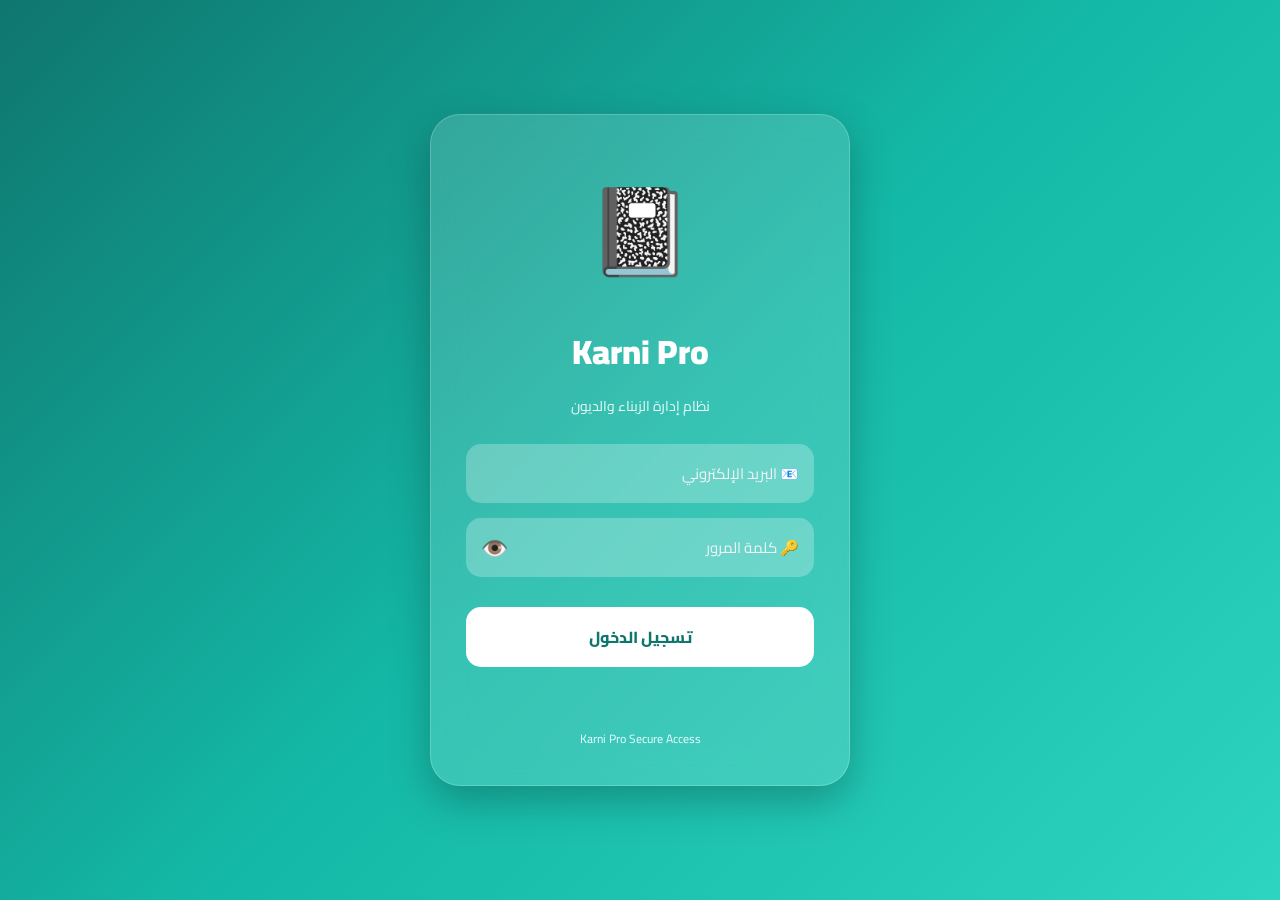
==== login.html @ bd577f16 "Create login.html" ====
<!DOCTYPE html>
<html lang="ar" dir="rtl">
<head>
<meta charset="UTF-8">
<meta name="viewport" content="width=device-width, initial-scale=1.0">

<title>Karni Pro Login</title>

<link href="https://fonts.googleapis.com/css2?family=Cairo:wght@400;600;700;800&display=swap" rel="stylesheet">

<style>

*{
margin:0;
padding:0;
box-sizing:border-box;
font-family:'Cairo',sans-serif;
}

body{
height:100vh;
display:flex;
justify-content:center;
align-items:center;
background:linear-gradient(135deg,#0f766e,#14b8a6,#2dd4bf);
overflow:hidden;
}

.card{
width:90%;
max-width:420px;
background:rgba(255,255,255,.15);
backdrop-filter:blur(15px);
padding:35px;
border-radius:30px;
box-shadow:0 15px 40px rgba(0,0,0,.25);
border:1px solid rgba(255,255,255,.2);
}

.logo{
text-align:center;
font-size:85px;
margin-bottom:10px;
animation:float 3s ease-in-out infinite;
}

@keyframes float{
0%,100%{transform:translateY(0);}
50%{transform:translateY(-8px);}
}

.title{
text-align:center;
color:white;
font-size:34px;
font-weight:900;
}

.subtitle{
text-align:center;
color:#ecfeff;
margin-top:10px;
margin-bottom:25px;
font-size:14px;
}

.input-group{
margin-bottom:15px;
}

.input{
width:100%;
padding:15px;
border:none;
outline:none;
border-radius:15px;
background:rgba(255,255,255,.25);
color:white;
font-size:15px;
}

.input::placeholder{
color:#f1f5f9;
}

.password-box{
position:relative;
}

.eye{
position:absolute;
left:15px;
top:50%;
transform:translateY(-50%);
cursor:pointer;
font-size:22px;
}

button{
width:100%;
padding:15px;
border:none;
border-radius:15px;
background:white;
color:#0f766e;
font-size:16px;
font-weight:800;
cursor:pointer;
transition:.3s;
}

button:hover{
transform:translateY(-2px);
}

#error{
margin-top:15px;
text-align:center;
color:#fff;
font-weight:bold;
min-height:25px;
}

.version{
text-align:center;
margin-top:20px;
color:#ecfeff;
font-size:12px;
}

</style>
</head>
<body>

<div class="card">

<div class="logo">📓</div>

<div class="title">Karni Pro</div>

<div class="subtitle">
نظام إدارة الزبناء والديون
</div>

<div class="input-group">
<input
type="email"
id="email"
class="input"
placeholder="📧 البريد الإلكتروني">
</div>

<div class="password-box">

<input
type="password"
id="password"
class="input"
placeholder="🔑 كلمة المرور">

<span
class="eye"
onclick="togglePassword()">👁️</span>

</div>

<br>

<button onclick="login()">
تسجيل الدخول
</button>

<div id="error"></div>

<div class="version">
Karni Pro Secure Access
</div>

</div>

<script>

if(localStorage.getItem("loggedIn")==="true"){
window.location.href="index.html";
}

function togglePassword(){

const pass=
document.getElementById("password");

pass.type=
pass.type==="password"
? "text"
: "password";

}

function login(){

const email=
document.getElementById("email").value.trim();

const password=
document.getElementById("password").value;

if(
email==="Abdelalihouna@gmail.com" &&
password==="Houna@20272028"
){

localStorage.setItem("loggedIn","true");
localStorage.setItem("appVersion","11");

window.location.href="index.html";

}else{

document.getElementById("error").textContent=
"❌ البريد الإلكتروني أو كلمة المرور غير صحيحة";

}

}

</script>

</body>
</html>
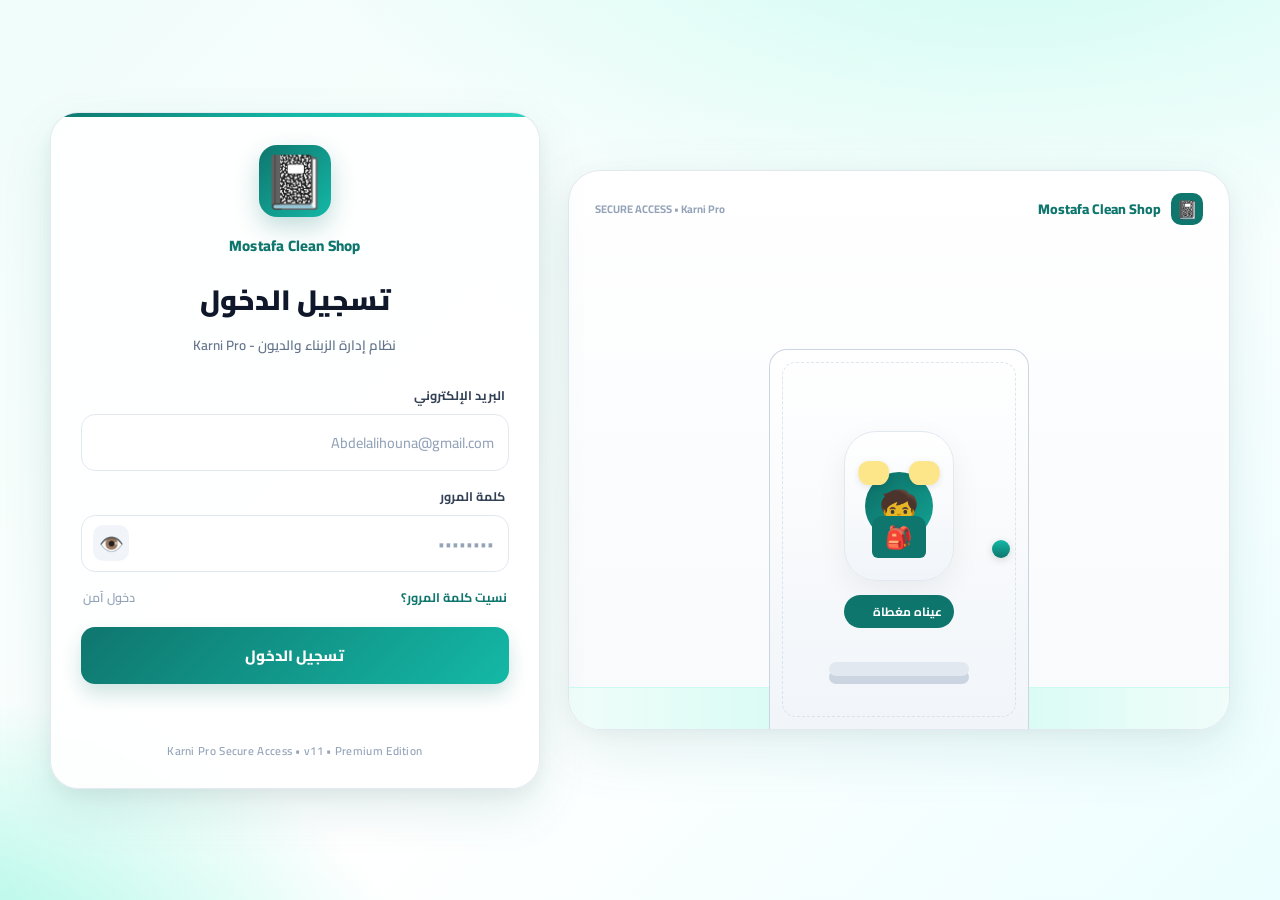
==== commit cb67a0dc: "Update login.html" ====
--- a/login.html
+++ b/login.html
@@ -3,226 +3,349 @@
 <head>
 <meta charset="UTF-8">
 <meta name="viewport" content="width=device-width, initial-scale=1.0">
-
-<title>Karni Pro Login</title>
-
-<link href="https://fonts.googleapis.com/css2?family=Cairo:wght@400;600;700;800&display=swap" rel="stylesheet">
-
+<title>Karni Pro Login - Mostafa Clean Shop</title>
+<link href="https://fonts.googleapis.com/css2?family=Cairo:wght@400;600;700;800;900&display=swap" rel="stylesheet">
 <style>
-
-*{
-margin:0;
-padding:0;
-box-sizing:border-box;
-font-family:'Cairo',sans-serif;
-}
-
+/* سيتم نقل هذا لاحقاً إلى login.css في المرحلة القادمة - حالياً فقط للتجربة */
+*{margin:0;padding:0;box-sizing:border-box;font-family:'Cairo',sans-serif}
+:root{
+  --green-900:#0f766e;
+  --green-700:#0d5d56;
+  --green-500:#14b8a6;
+  --green-100:#ccfbf1;
+  --white:#ffffff;
+  --neutral-100:#f8fafc;
+  --neutral-200:#e2e8f0;
+  --neutral-800:#1e293b;
+}
 body{
-height:100vh;
-display:flex;
-justify-content:center;
-align-items:center;
-background:linear-gradient(135deg,#0f766e,#14b8a6,#2dd4bf);
-overflow:hidden;
-}
-
+  min-height:100vh;
+  background: radial-gradient(1200px 600px at 80% -10%, #ccfbf1 0%, transparent 60%),
+              radial-gradient(900px 500px at -10% 110%, #99f6e0 0%, transparent 60%),
+              linear-gradient(135deg,#f0fdfa 0%, #ffffff 55%, #ecfeff 100%);
+  overflow-x:hidden;
+  display:flex;
+  justify-content:center;
+  align-items:center;
+  padding:24px;
+}
+.login-page{
+  width:100%;
+  max-width:1180px;
+  display:grid;
+  grid-template-columns: 1.15fr 0.85fr;
+  gap:28px;
+  align-items:center;
+}
+@media(max-width:980px){
+  .login-page{grid-template-columns:1fr; max-width:480px;}
+}
+
+/* ============ SCENE ============ */
+.login-scene{
+  position:relative;
+  min-height:560px;
+  background: linear-gradient(180deg, #ffffff 0%, #f8fafc 100%);
+  border-radius:32px;
+  border:1px solid #e2e8f0;
+  box-shadow: 0 20px 60px rgba(15,118,110,.10), 0 4px 20px rgba(0,0,0,.04);
+  overflow:hidden;
+  display:flex;
+  flex-direction:column;
+}
+.scene-header{
+  padding:22px 26px 0;
+  display:flex;
+  justify-content:space-between;
+  align-items:center;
+}
+.brand-mini{
+  display:flex; align-items:center; gap:10px;
+  font-weight:800; color:var(--green-900); font-size:14px;
+}
+.brand-mini span{
+  width:32px; height:32px; display:grid; place-items:center;
+  background:var(--green-900); color:white; border-radius:10px; font-size:18px;
+}
+.scene-content{
+  flex:1;
+  position:relative;
+  display:flex;
+  align-items:flex-end;
+  justify-content:center;
+  padding:20px 20px 0;
+}
+/* الباب */
+.door-wrapper{
+  position:relative;
+  width:260px;
+  height:380px;
+  z-index:1;
+}
+.door{
+  position:absolute;
+  inset:0;
+  border-radius:18px 18px 0 0;
+  background: linear-gradient(180deg, #ffffff 0%, #f1f5f9 100%);
+  border:1px solid #cbd5e1;
+  border-bottom:none;
+  overflow:hidden;
+  transition: transform 0.8s cubic-bezier(.77,0,.175,1);
+  transform-origin: left center;
+}
+.door.door-closed{ transform: perspective(1200px) rotateY(0deg); }
+.door.door-open{ transform: perspective(1200px) rotateY(-78deg); }
+.door::before{
+  content:""; position:absolute; inset:12px;
+  border:1px dashed #cbd5e1; border-radius:14px; opacity:.6;
+}
+.door-handle{
+  position:absolute; right:18px; top:50%; width:18px; height:18px;
+  background: linear-gradient(180deg,#14b8a6,#0f766e);
+  border-radius:50%; box-shadow:0 2px 8px rgba(0,0,0,.15);
+}
+.door-light{
+  position:absolute; inset:0;
+  background: radial-gradient(400px 300px at 50% 50%, rgba(20,184,166,.25), transparent 70%);
+  opacity:0; transition:.6s;
+}
+.door.door-open .door-light{opacity:1;}
+/* الطفل - Placeholder احترافي */
+.child-scene{
+  position:absolute;
+  bottom:18px;
+  left:50%;
+  transform:translateX(-50%);
+  z-index:3;
+  width:220px;
+  height:280px;
+  display:flex;
+  flex-direction:column;
+  align-items:center;
+  pointer-events:none;
+}
+.chair{
+  position:absolute; bottom:35px; width:140px; height:14px;
+  background:#e2e8f0; border-radius:8px; box-shadow:0 8px 0 #cbd5e1;
+}
+.child{
+  position:relative;
+  width:110px; height:150px;
+  transition: all .45s ease;
+}
+.child-placeholder{
+  width:100%; height:100%;
+  background: linear-gradient(180deg, #ffffff, #f1f5f9);
+  border:1px solid #e2e8f0;
+  border-radius:32px;
+  display:grid; place-items:center;
+  box-shadow:0 10px 30px rgba(0,0,0,.06);
+  position:relative;
+}
+.child-avatar{
+  width:68px; height:68px; border-radius:50%;
+  background: linear-gradient(135deg, #0f766e, #14b8a6);
+  display:grid; place-items:center; color:white; font-size:32px;
+}
+.child-backpack{
+  position:absolute; bottom:22px; left:50%; transform:translateX(-50%);
+  width:54px; height:42px; background:#0f766e; border-radius:10px 10px 6px 6px;
+}
+.child-backpack::before{content:"🎒"; position:absolute; inset:0; display:grid; place-items:center; font-size:22px;}
+.child-hands{
+  position:absolute; top:38px; left:50%; transform:translateX(-50%);
+  display:flex; gap:18px; transition:.35s;
+}
+.hand{ width:28px; height:22px; background:#fde68a; border-radius:10px; box-shadow:0 2px 6px rgba(0,0,0,.1);}
+/* حالات العينين */
+.child.child-eyes-covered .child-hands{ transform:translateX(-50%) translateY(-8px) scale(1.1); opacity:1; }
+.child.child-eyes-covered .child-avatar{ filter: brightness(0.9); }
+.child.child-eyes-open .child-hands{ transform:translateX(-50%) translateY(18px) scale(0.8); opacity:0; }
+
+.child-status{
+  margin-top:14px; font-size:12px; font-weight:700;
+  background:#0f766e; color:white; padding:5px 12px; border-radius:999px;
+}
+.floor{
+  position:absolute; bottom:0; left:0; right:0; height:42px;
+  background: linear-gradient(90deg, #f0fdfa, #ccfbf1, #f0fdfa);
+  border-top:1px solid #ccfbf1;
+}
+
+/* ============ LOGIN CARD ============ */
 .card{
-width:90%;
-max-width:420px;
-background:rgba(255,255,255,.15);
-backdrop-filter:blur(15px);
-padding:35px;
-border-radius:30px;
-box-shadow:0 15px 40px rgba(0,0,0,.25);
-border:1px solid rgba(255,255,255,.2);
-}
-
+  background: rgba(255,255,255,.85);
+  backdrop-filter: blur(18px);
+  padding:32px 30px 26px;
+  border-radius:28px;
+  border:1px solid rgba(226,232,240,.9);
+  box-shadow: 0 20px 50px rgba(15,118,110,.12), 0 8px 20px rgba(0,0,0,.05);
+  position:relative;
+  overflow:hidden;
+}
+.card::before{
+  content:""; position:absolute; top:0; right:0; left:0; height:4px;
+  background: linear-gradient(90deg, #0f766e, #14b8a6, #2dd4bf);
+}
+.logo-wrap{ text-align:center; margin-bottom:6px; }
 .logo{
-text-align:center;
-font-size:85px;
-margin-bottom:10px;
-animation:float 3s ease-in-out infinite;
-}
-
-@keyframes float{
-0%,100%{transform:translateY(0);}
-50%{transform:translateY(-8px);}
-}
-
-.title{
-text-align:center;
-color:white;
-font-size:34px;
-font-weight:900;
-}
-
-.subtitle{
-text-align:center;
-color:#ecfeff;
-margin-top:10px;
-margin-bottom:25px;
-font-size:14px;
-}
-
-.input-group{
-margin-bottom:15px;
-}
-
+  font-size:52px; line-height:1;
+  width:72px; height:72px; margin:0 auto 14px;
+  display:grid; place-items:center;
+  background: linear-gradient(135deg,#0f766e,#14b8a6);
+  color:white; border-radius:18px;
+  box-shadow:0 10px 24px rgba(15,118,110,.25);
+}
+.brand-name{ font-size:15px; font-weight:800; color:var(--green-900); letter-spacing:.2px; }
+.title{ text-align:center; color:#0f172a; font-size:28px; font-weight:900; margin-top:14px; }
+.subtitle{ text-align:center; color:#64748b; margin-top:6px; margin-bottom:26px; font-size:13.5px; font-weight:600; }
+.input-group{ margin-bottom:14px; }
+.input-label{ font-size:12.5px; font-weight:700; color:#334155; margin:0 4px 7px; display:block; }
 .input{
-width:100%;
-padding:15px;
-border:none;
-outline:none;
-border-radius:15px;
-background:rgba(255,255,255,.25);
-color:white;
-font-size:15px;
-}
-
-.input::placeholder{
-color:#f1f5f9;
-}
-
-.password-box{
-position:relative;
-}
-
+  width:100%; padding:14px 14px;
+  border:1.5px solid #e2e8f0; outline:none; border-radius:14px;
+  background:#ffffff; color:#0f172a; font-size:14.5px; font-weight:600;
+  transition:.25s;
+}
+.input:focus{ border-color:#14b8a6; box-shadow:0 0 0 4px rgba(20,184,166,.15); }
+.input::placeholder{ color:#94a3b8; font-weight:500; }
+.password-box{ position:relative; }
 .eye{
-position:absolute;
-left:15px;
-top:50%;
-transform:translateY(-50%);
-cursor:pointer;
-font-size:22px;
-}
-
-button{
-width:100%;
-padding:15px;
-border:none;
-border-radius:15px;
-background:white;
-color:#0f766e;
-font-size:16px;
-font-weight:800;
-cursor:pointer;
-transition:.3s;
-}
-
-button:hover{
-transform:translateY(-2px);
-}
-
+  position:absolute; left:12px; top:50%; transform:translateY(-50%);
+  cursor:pointer; font-size:20px; width:36px; height:36px;
+  display:grid; place-items:center; border-radius:10px;
+  background:#f1f5f9; user-select:none; transition:.2s;
+}
+.eye:hover{ background:#e2e8f0; }
+.actions-row{
+  display:flex; justify-content:space-between; align-items:center;
+  margin:10px 2px 18px; font-size:12.5px;
+}
+.forgot-link{ color:#0f766e; font-weight:700; text-decoration:none; }
+.forgot-link:hover{ text-decoration:underline; }
+.login-btn{
+  width:100%; padding:14px; border:none; border-radius:14px;
+  background: linear-gradient(135deg,#0f766e,#14b8a6);
+  color:white; font-size:15px; font-weight:800; cursor:pointer;
+  transition:.25s; box-shadow:0 10px 20px rgba(15,118,110,.2);
+}
+.login-btn:hover{ transform:translateY(-1px); box-shadow:0 14px 26px rgba(15,118,110,.28); }
 #error{
-margin-top:15px;
-text-align:center;
-color:#fff;
-font-weight:bold;
-min-height:25px;
-}
-
-.version{
-text-align:center;
-margin-top:20px;
-color:#ecfeff;
-font-size:12px;
-}
-
+  margin-top:14px; text-align:center; font-weight:700; min-height:24px;
+  font-size:13px; border-radius:10px; padding:0;
+}
+#error.login-error{ color:#b91c1c; background:#fef2f2; border:1px solid #fecaca; padding:10px; }
+#error.login-success{ color:#065f46; background:#ecfdf5; border:1px solid #a7f3d0; padding:10px; }
+.version{ text-align:center; margin-top:18px; color:#94a3b8; font-size:11.5px; font-weight:600; letter-spacing:.3px; }
 </style>
 </head>
 <body>
 
-<div class="card">
-
-<div class="logo">📓</div>
-
-<div class="title">Karni Pro</div>
-
-<div class="subtitle">
-نظام إدارة الزبناء والديون
+<div class="login-page">
+
+  <!-- ============ المشهد التفاعلي ============ -->
+  <div class="login-scene" id="loginScene">
+    <div class="scene-header">
+      <div class="brand-mini"><span>📓</span> Mostafa Clean Shop</div>
+      <div style="font-size:11px; color:#94a3b8; font-weight:700;">SECURE ACCESS • Karni Pro</div>
+    </div>
+
+    <div class="scene-content">
+      <!-- الباب -->
+      <div class="door-wrapper">
+        <div class="door door-closed" id="door">
+          <div class="door-light"></div>
+          <div class="door-handle"></div>
+        </div>
+      </div>
+
+      <!-- الطفل -->
+      <div class="child-scene" id="childScene">
+        <div class="chair"></div>
+        <div class="child child-eyes-covered" id="child">
+          <div class="child-placeholder">
+            <div class="child-avatar">🧒</div>
+            <div class="child-hands" id="childHands">
+              <div class="hand"></div>
+              <div class="hand"></div>
+            </div>
+            <div class="child-backpack"></div>
+          </div>
+          <!-- حالة الطفل - للـ JS مستقبلاً -->
+          <div class="child-status" id="childStatus">عيناه مغطاة</div>
+        </div>
+      </div>
+
+      <div class="floor"></div>
+    </div>
+  </div>
+
+  <!-- ============ بطاقة تسجيل الدخول ============ -->
+  <div class="card" id="loginCard">
+    <div class="logo-wrap">
+      <div class="logo">📓</div>
+      <div class="brand-name">Mostafa Clean Shop</div>
+    </div>
+
+    <div class="title">تسجيل الدخول</div>
+    <div class="subtitle">نظام إدارة الزبناء والديون - Karni Pro</div>
+
+    <div class="input-group">
+      <label class="input-label" for="email">البريد الإلكتروني</label>
+      <input type="email" id="email" class="input" placeholder="Abdelalihouna@gmail.com">
+    </div>
+
+    <div class="input-group">
+      <label class="input-label" for="password">كلمة المرور</label>
+      <div class="password-box">
+        <input type="password" id="password" class="input" placeholder="••••••••">
+        <span class="eye" id="toggleEye" onclick="togglePassword()">👁️</span>
+      </div>
+    </div>
+
+    <div class="actions-row">
+      <a href="#" class="forgot-link" id="forgotPassword">نسيت كلمة المرور؟</a>
+      <span style="color:#94a3b8; font-weight:600;">دخول آمن</span>
+    </div>
+
+    <button class="login-btn" id="loginBtn" onclick="login()">تسجيل الدخول</button>
+
+    <div id="error"></div>
+
+    <div class="version">Karni Pro Secure Access • v11 • Premium Edition</div>
+  </div>
+
 </div>
 
-<div class="input-group">
-<input
-type="email"
-id="email"
-class="input"
-placeholder="📧 البريد الإلكتروني">
-</div>
-
-<div class="password-box">
-
-<input
-type="password"
-id="password"
-class="input"
-placeholder="🔑 كلمة المرور">
-
-<span
-class="eye"
-onclick="togglePassword()">👁️</span>
-
-</div>
-
-<br>
-
-<button onclick="login()">
-تسجيل الدخول
-</button>
-
-<div id="error"></div>
-
-<div class="version">
-Karni Pro Secure Access
-</div>
-
-</div>
-
 <script>
-
+// الحفاظ على المنطق الحالي 100% - لا تغيير
 if(localStorage.getItem("loggedIn")==="true"){
-window.location.href="index.html";
+  window.location.href="index.html";
 }
 
 function togglePassword(){
-
-const pass=
-document.getElementById("password");
-
-pass.type=
-pass.type==="password"
-? "text"
-: "password";
-
+  const pass = document.getElementById("password");
+  pass.type = pass.type==="password" ? "text" : "password";
 }
 
 function login(){
-
-const email=
-document.getElementById("email").value.trim();
-
-const password=
-document.getElementById("password").value;
-
-if(
-email==="Abdelalihouna@gmail.com" &&
-password==="Houna@20272028"
-){
-
-localStorage.setItem("loggedIn","true");
-localStorage.setItem("appVersion","11");
-
-window.location.href="index.html";
-
-}else{
-
-document.getElementById("error").textContent=
-"❌ البريد الإلكتروني أو كلمة المرور غير صحيحة";
-
-}
-
-}
-
+  const email = document.getElementById("email").value.trim();
+  const password = document.getElementById("password").value;
+
+  if(email==="Abdelalihouna@gmail.com" && password==="Houna@20272028"){
+    localStorage.setItem("loggedIn","true");
+    localStorage.setItem("appVersion","11");
+    // لاحقاً سيتم هنا: door-open + child يدخل
+    const door = document.getElementById("door");
+    if(door){ door.classList.remove("door-closed"); door.classList.add("door-open"); }
+    window.location.href="index.html";
+  }else{
+    const err = document.getElementById("error");
+    err.textContent = "❌ البريد الإلكتروني أو كلمة المرور غير صحيحة";
+    err.className = "login-error";
+    // لاحقاً سيبقى الباب مغلق: door-closed
+  }
+}
 </script>
 
 </body>
